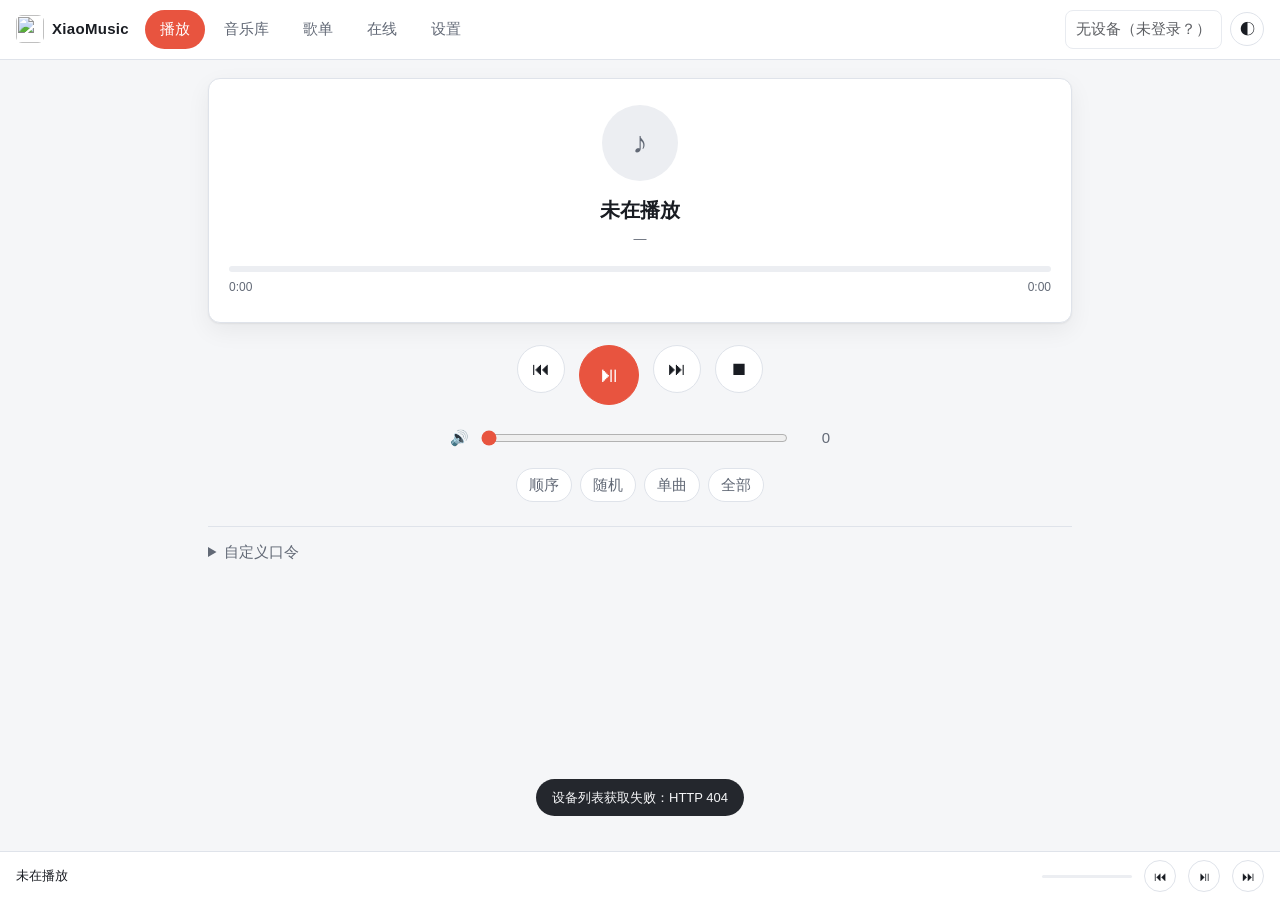
==== xiaomusic/static/app/index.html @ 826c5de0 "feat: HA 语音接入、接口清理与统一、前端重写 本项目由三家代码合并而成（XiaoMusic 主体 / MiAir Next 的 cast/ / xiaoai-ha-bridge），同一件事常被" ====
<!DOCTYPE html>
<html lang="zh-CN">

<head>
  <meta charset="UTF-8" />
  <meta name="viewport" content="width=device-width, initial-scale=1.0, viewport-fit=cover" />
  <meta name="theme-color" content="#12131a" />
  <title>XiaoMusic 控制台</title>
  <link rel="icon" href="/static/favicon.ico" />
  <link rel="manifest" href="/static/manifest.json" />
  <link rel="stylesheet" href="./app.css" />
</head>

<body>
  <header class="topbar">
    <div class="brand">
      <img src="/static/xiaoai.png" alt="" width="28" height="28" />
      <span>XiaoMusic</span>
    </div>

    <nav class="tabs" role="tablist">
      <button class="tab is-active" data-view="now" role="tab">播放</button>
      <button class="tab" data-view="library" role="tab">音乐库</button>
      <button class="tab" data-view="playlist" role="tab">歌单</button>
      <button class="tab" data-view="online" role="tab">在线</button>
      <button class="tab" data-view="setting" role="tab">设置</button>
    </nav>

    <div class="topbar-right">
      <label class="device-picker">
        <span class="sr-only">播放设备</span>
        <select id="device-select"></select>
      </label>
      <button class="icon-btn" id="theme-toggle" title="切换深浅色">◐</button>
    </div>
  </header>

  <main id="main">
    <!-- 播放 -->
    <section class="view is-active" id="view-now">
      <div class="now-card">
        <div class="now-cover" id="now-cover" aria-hidden="true">♪</div>
        <h2 class="now-title" id="now-title">未在播放</h2>
        <p class="now-sub" id="now-sub">—</p>
        <div class="progress">
          <div class="progress-bar" id="progress-bar"></div>
        </div>
        <div class="progress-time">
          <span id="pos-text">0:00</span>
          <span id="dur-text">0:00</span>
        </div>
      </div>

      <div class="transport">
        <button class="round" data-cmd="上一首" title="上一首">⏮</button>
        <button class="round round-lg" data-cmd="暂停播放" id="btn-toggle" title="播放/暂停">⏯</button>
        <button class="round" data-cmd="下一首" title="下一首">⏭</button>
        <button class="round" data-cmd="停止播放" title="停止">⏹</button>
      </div>

      <div class="volume-row">
        <span class="vol-icon" id="vol-icon">🔊</span>
        <input type="range" id="volume" min="0" max="100" step="1" value="0" />
        <span class="vol-value" id="vol-value">0</span>
      </div>

      <div class="mode-row" id="mode-row">
        <button class="chip" data-cmd="顺序播放">顺序</button>
        <button class="chip" data-cmd="随机播放">随机</button>
        <button class="chip" data-cmd="单曲循环">单曲</button>
        <button class="chip" data-cmd="全部循环">全部</button>
      </div>

      <details class="custom-cmd">
        <summary>自定义口令</summary>
        <div class="inline-form">
          <input type="text" id="cmd-input" placeholder="例如：播放歌曲 晴天" />
          <button class="btn" id="cmd-send">发送</button>
        </div>
      </details>
    </section>

    <!-- 音乐库 -->
    <section class="view" id="view-library">
      <div class="toolbar">
        <select id="lib-list-select"></select>
        <input type="search" id="lib-filter" placeholder="在列表中筛选…" />
        <span class="counter" id="lib-count"></span>
      </div>
      <ul class="list" id="lib-items"></ul>
      <button class="btn more" id="lib-more" hidden>加载更多</button>
    </section>

    <!-- 歌单 -->
    <section class="view" id="view-playlist">
      <div class="toolbar">
        <select id="pl-select"></select>
        <input type="text" id="pl-new-name" placeholder="新歌单名称" />
        <button class="btn" id="pl-add">新建</button>
        <button class="btn danger" id="pl-del">删除</button>
        <button class="btn" id="pl-rename">重命名</button>
      </div>
      <ul class="list" id="pl-items"></ul>
      <button class="btn more" id="pl-more" hidden>加载更多</button>
    </section>

    <!-- 在线 -->
    <section class="view" id="view-online">
      <div class="toolbar">
        <input type="search" id="online-keyword" placeholder="搜索在线音乐…" />
        <button class="btn" id="online-search">搜索</button>
      </div>
      <ul class="list" id="online-items"></ul>
      <p class="hint" id="online-hint">搜索后点击结果即可推送到音箱播放。</p>
    </section>

    <!-- 设置 -->
    <section class="view" id="view-setting">
      <div class="toolbar">
        <input type="search" id="setting-filter" placeholder="筛选设置项…" />
        <button class="btn" id="setting-save">保存修改</button>
        <button class="btn" id="setting-reload">重新加载</button>
        <span class="counter" id="setting-count"></span>
      </div>
      <div id="setting-form" class="setting-form"></div>
      <p class="hint">
        只提交被修改过的项。密码 / 令牌显示为 <code>******</code> 表示不修改。<br />
        相关工具：<a href="/static/ha.html" target="_blank" rel="noopener">HA 规则编辑页</a> ·
        <a href="/static/tools/merge/index.html" target="_blank" rel="noopener">歌单导出</a> ·
        <a href="/static/tools/m3u.html" target="_blank" rel="noopener">M3U 生成</a>
      </p>
    </section>
  </main>

  <!-- 迷你播放条：切到其它视图时仍可控制 -->
  <footer class="playbar" id="playbar">
    <span class="playbar-title" id="bar-title">未在播放</span>
    <div class="progress progress-thin"><div class="progress-bar" id="bar-progress"></div></div>
    <button class="round round-sm" data-cmd="上一首">⏮</button>
    <button class="round round-sm" data-cmd="暂停播放">⏯</button>
    <button class="round round-sm" data-cmd="下一首">⏭</button>
  </footer>

  <div id="toast" class="toast" role="status" aria-live="polite"></div>

  <script type="module" src="./app.js"></script>
</body>

</html>
---- xiaomusic/static/app/app.css ----
/* XiaoMusic 控制台样式
   无框架依赖：只用原生 CSS + 变量做深浅色，避免再引一份 jQuery/Bootstrap。 */

:root {
  color-scheme: light dark;

  --bg: #f5f6f8;
  --bg-elev: #ffffff;
  --bg-sunken: #eceef2;
  --fg: #191c22;
  --fg-dim: #626976;
  --line: #dfe3ea;
  --accent: #e8543f;
  --accent-fg: #ffffff;
  --danger: #c62828;
  --radius: 12px;
  --shadow: 0 1px 2px rgb(0 0 0 / 6%), 0 8px 24px rgb(0 0 0 / 6%);
}

@media (prefers-color-scheme: dark) {
  :root:not([data-theme="light"]) {
    --bg: #12131a;
    --bg-elev: #1b1d26;
    --bg-sunken: #0d0e14;
    --fg: #e8eaf0;
    --fg-dim: #9aa2b1;
    --line: #2a2e3a;
    --shadow: 0 1px 2px rgb(0 0 0 / 40%), 0 12px 32px rgb(0 0 0 / 35%);
  }
}

:root[data-theme="dark"] {
  --bg: #12131a;
  --bg-elev: #1b1d26;
  --bg-sunken: #0d0e14;
  --fg: #e8eaf0;
  --fg-dim: #9aa2b1;
  --line: #2a2e3a;
  --shadow: 0 1px 2px rgb(0 0 0 / 40%), 0 12px 32px rgb(0 0 0 / 35%);
}

* { box-sizing: border-box; }

html, body { height: 100%; }

body {
  margin: 0;
  background: var(--bg);
  color: var(--fg);
  font: 15px/1.5 -apple-system, BlinkMacSystemFont, "Segoe UI", "PingFang SC",
    "Hiragino Sans GB", "Microsoft YaHei", sans-serif;
  display: flex;
  flex-direction: column;
  /* 底部固定播放条留出空间 */
  padding-bottom: 64px;
  -webkit-text-size-adjust: 100%;
}

.sr-only {
  position: absolute; width: 1px; height: 1px;
  padding: 0; margin: -1px; overflow: hidden;
  clip: rect(0 0 0 0); white-space: nowrap; border: 0;
}

/* ---------- 顶栏 ---------- */

.topbar {
  display: flex;
  align-items: center;
  gap: 16px;
  padding: 10px 16px;
  background: var(--bg-elev);
  border-bottom: 1px solid var(--line);
  position: sticky;
  top: 0;
  z-index: 20;
  flex-wrap: wrap;
}

.brand {
  display: flex; align-items: center; gap: 8px;
  font-weight: 700; letter-spacing: .02em;
}
.brand img { border-radius: 6px; }

.tabs { display: flex; gap: 4px; flex: 1; flex-wrap: wrap; }

.tab {
  appearance: none;
  border: 1px solid transparent;
  background: transparent;
  color: var(--fg-dim);
  padding: 7px 14px;
  border-radius: 999px;
  font: inherit;
  cursor: pointer;
  transition: background-color .15s, color .15s;
}
.tab:hover { background: var(--bg-sunken); color: var(--fg); }
.tab.is-active { background: var(--accent); color: var(--accent-fg); }

.topbar-right { display: flex; align-items: center; gap: 8px; }

.device-picker select { max-width: 190px; }

.icon-btn {
  appearance: none;
  border: 1px solid var(--line);
  background: var(--bg-elev);
  color: var(--fg);
  width: 34px; height: 34px;
  border-radius: 50%;
  cursor: pointer;
  font-size: 15px;
}
.icon-btn:hover { background: var(--bg-sunken); }

/* ---------- 通用控件 ---------- */

input[type="text"], input[type="search"], input[type="number"], select {
  appearance: none;
  font: inherit;
  color: var(--fg);
  background: var(--bg-elev);
  border: 1px solid var(--line);
  border-radius: 8px;
  padding: 7px 10px;
  min-width: 0;
  max-width: 100%;
}
input:focus-visible, select:focus-visible, button:focus-visible {
  outline: 2px solid var(--accent);
  outline-offset: 1px;
}

input[type="range"] {
  flex: 1;
  accent-color: var(--accent);
  min-width: 0;
}

.btn {
  appearance: none;
  font: inherit;
  border: 1px solid var(--line);
  background: var(--bg-elev);
  color: var(--fg);
  padding: 7px 14px;
  border-radius: 8px;
  cursor: pointer;
}
.btn:hover { background: var(--bg-sunken); }
.btn.primary { background: var(--accent); border-color: var(--accent); color: var(--accent-fg); }
.btn.danger { color: var(--danger); border-color: color-mix(in srgb, var(--danger) 35%, var(--line)); }
.btn.more { width: 100%; margin-top: 8px; }

.chip {
  appearance: none;
  font: inherit;
  border: 1px solid var(--line);
  background: var(--bg-elev);
  color: var(--fg-dim);
  padding: 5px 12px;
  border-radius: 999px;
  cursor: pointer;
}
.chip:hover { color: var(--fg); }

/* ---------- 布局 ---------- */

main { flex: 1; padding: 18px; max-width: 900px; width: 100%; margin: 0 auto; }

.view { display: none; }
.view.is-active { display: block; }

.toolbar {
  display: flex;
  gap: 8px;
  align-items: center;
  margin-bottom: 12px;
  flex-wrap: wrap;
}
.toolbar select, .toolbar input { flex: 1 1 160px; }

.counter, .hint { color: var(--fg-dim); font-size: 13px; }
.hint { margin: 14px 0 0; }
.hint code {
  background: var(--bg-sunken);
  padding: 1px 5px;
  border-radius: 4px;
}

/* ---------- 播放视图 ---------- */

.now-card {
  background: var(--bg-elev);
  border: 1px solid var(--line);
  border-radius: var(--radius);
  box-shadow: var(--shadow);
  padding: 26px 20px;
  text-align: center;
}

.now-cover {
  width: 76px; height: 76px;
  margin: 0 auto 14px;
  border-radius: 50%;
  display: grid; place-items: center;
  font-size: 30px;
  background: var(--bg-sunken);
  color: var(--fg-dim);
}
.now-cover.is-playing { animation: spin 6s linear infinite; }
@keyframes spin { to { transform: rotate(360deg); } }

.now-title {
  margin: 0;
  font-size: 20px;
  font-weight: 650;
  overflow-wrap: anywhere;
}
.now-sub { margin: 4px 0 18px; color: var(--fg-dim); font-size: 13px; }

.progress {
  height: 6px;
  background: var(--bg-sunken);
  border-radius: 999px;
  overflow: hidden;
}
.progress-thin { height: 3px; flex: 0 0 90px; }
.progress-bar {
  height: 100%;
  width: 0;
  background: var(--accent);
  border-radius: inherit;
  transition: width .35s linear;
}

.progress-time {
  display: flex; justify-content: space-between;
  margin-top: 6px;
  font-size: 12px;
  color: var(--fg-dim);
  font-variant-numeric: tabular-nums;
}

.transport {
  display: flex;
  justify-content: center;
  gap: 14px;
  margin: 22px 0;
}

.round {
  appearance: none;
  border: 1px solid var(--line);
  background: var(--bg-elev);
  color: var(--fg);
  width: 48px; height: 48px;
  border-radius: 50%;
  font-size: 18px;
  cursor: pointer;
  display: grid; place-items: center;
}
.round:hover { background: var(--bg-sunken); }
.round-lg { width: 60px; height: 60px; font-size: 22px; background: var(--accent); border-color: var(--accent); color: var(--accent-fg); }
.round-sm { width: 32px; height: 32px; font-size: 13px; }

.volume-row {
  display: flex; align-items: center; gap: 10px;
  max-width: 380px; margin: 0 auto;
}
.vol-icon { cursor: pointer; user-select: none; }
.vol-value { width: 30px; text-align: right; font-variant-numeric: tabular-nums; color: var(--fg-dim); }

.mode-row { display: flex; gap: 8px; justify-content: center; margin-top: 18px; flex-wrap: wrap; }

.custom-cmd { margin-top: 24px; border-top: 1px solid var(--line); padding-top: 14px; }
.custom-cmd summary { cursor: pointer; color: var(--fg-dim); }

.inline-form { display: flex; gap: 8px; margin-top: 10px; }
.inline-form input { flex: 1; }

/* ---------- 列表 ---------- */

.list {
  list-style: none;
  margin: 0;
  padding: 0;
  background: var(--bg-elev);
  border: 1px solid var(--line);
  border-radius: var(--radius);
  overflow: hidden;
}
.list:empty::after {
  content: "暂无内容";
  display: block;
  padding: 28px;
  text-align: center;
  color: var(--fg-dim);
}

.list li {
  display: flex;
  align-items: center;
  gap: 10px;
  padding: 11px 14px;
  border-bottom: 1px solid var(--line);
  /* 长列表滚动性能：跳过视口外的渲染 */
  content-visibility: auto;
  contain-intrinsic-size: auto 46px;
}
.list li:last-child { border-bottom: 0; }
.list li.is-current { background: color-mix(in srgb, var(--accent) 10%, transparent); }

.list .title {
  flex: 1;
  overflow-wrap: anywhere;
  cursor: pointer;
}
.list .title:hover { color: var(--accent); }
.list .meta { color: var(--fg-dim); font-size: 12px; white-space: nowrap; }

.list .mini {
  appearance: none;
  border: 1px solid var(--line);
  background: transparent;
  color: var(--fg-dim);
  border-radius: 6px;
  padding: 3px 8px;
  font-size: 12px;
  cursor: pointer;
}
.list .mini:hover { color: var(--fg); background: var(--bg-sunken); }

/* ---------- 设置表单 ---------- */

.setting-form { display: grid; gap: 18px; }

.fieldset {
  background: var(--bg-elev);
  border: 1px solid var(--line);
  border-radius: var(--radius);
  padding: 14px 16px;
}
.fieldset > h3 {
  margin: 0 0 12px;
  font-size: 13px;
  font-weight: 650;
  text-transform: uppercase;
  letter-spacing: .06em;
  color: var(--fg-dim);
}

.field {
  display: grid;
  grid-template-columns: minmax(150px, 240px) 1fr;
  gap: 10px;
  align-items: center;
  padding: 6px 0;
}
.field > label { color: var(--fg-dim); font-size: 13px; overflow-wrap: anywhere; }
.field > .control { display: flex; align-items: center; gap: 8px; min-width: 0; }
.field input[type="checkbox"] { width: 18px; height: 18px; accent-color: var(--accent); }
.field.is-dirty > label { color: var(--accent); font-weight: 600; }

@media (max-width: 560px) {
  .field { grid-template-columns: 1fr; gap: 4px; }
  main { padding: 12px; }
  .topbar { gap: 8px; padding: 8px 12px; }
  .device-picker select { max-width: 120px; }
}

/* ---------- 底部播放条 ---------- */

.playbar {
  position: fixed;
  left: 0; right: 0; bottom: 0;
  display: flex;
  align-items: center;
  gap: 12px;
  padding: 8px 16px;
  padding-bottom: max(8px, env(safe-area-inset-bottom));
  background: var(--bg-elev);
  border-top: 1px solid var(--line);
  z-index: 30;
}
.playbar-title {
  flex: 1;
  overflow: hidden;
  text-overflow: ellipsis;
  white-space: nowrap;
  font-size: 13px;
}

/* ---------- 提示 ---------- */

.toast {
  position: fixed;
  left: 50%;
  bottom: 84px;
  transform: translate(-50%, 12px);
  background: var(--fg);
  color: var(--bg);
  padding: 9px 16px;
  border-radius: 999px;
  font-size: 13px;
  opacity: 0;
  pointer-events: none;
  transition: opacity .2s, transform .2s;
  z-index: 40;
  max-width: 80vw;
}
.toast.is-show { opacity: .95; transform: translate(-50%, 0); }
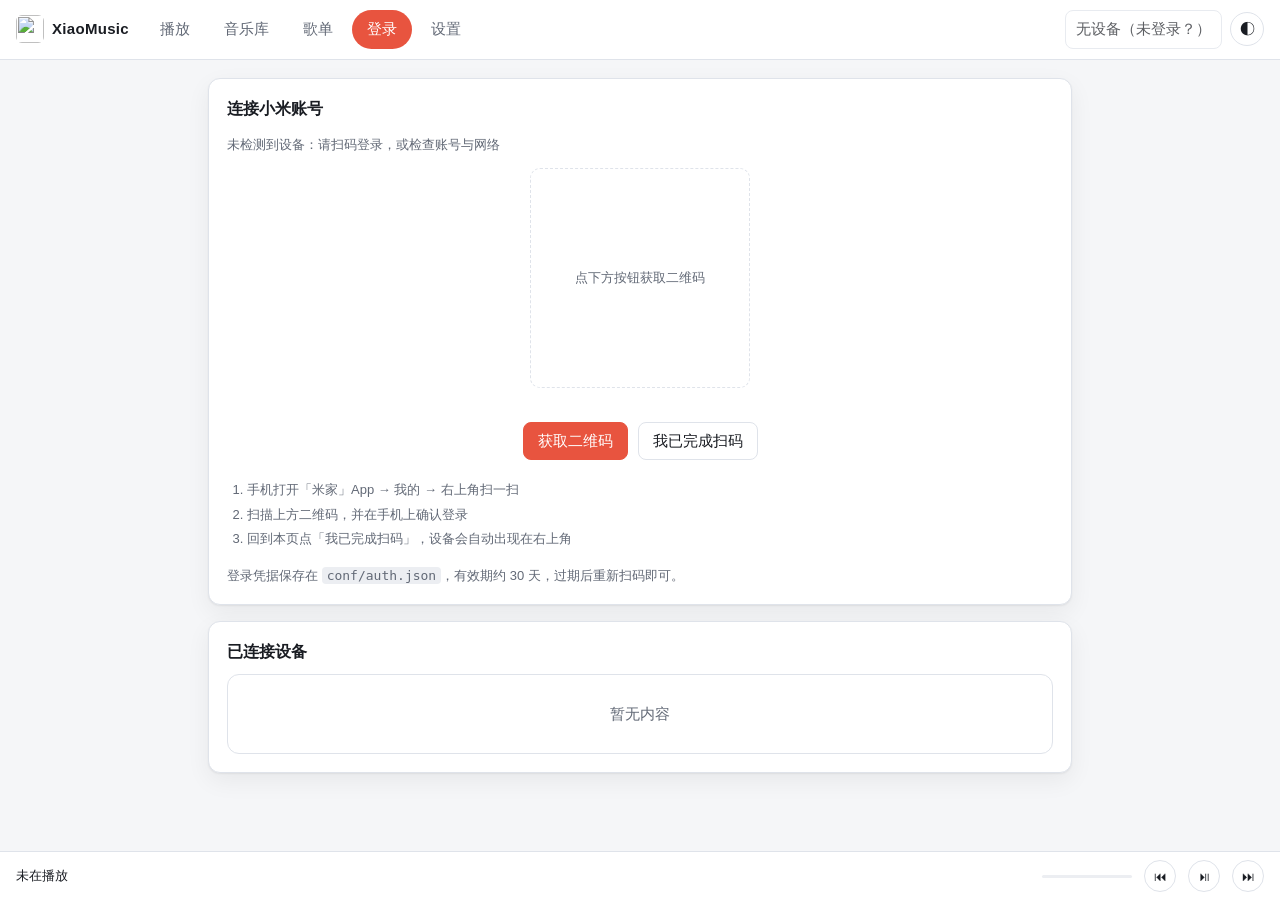
==== commit 59a66195: "feat(web): 恢复扫码登录面板，移除在线音乐视图 重写前端时把扫码登录弄丢了：原来的登录靠「按钮 + 二维码 + 倒计时」， 而新的设置页只是由 /api/system/setting 生成的" ====
--- a/xiaomusic/static/app/index.html
+++ b/xiaomusic/static/app/index.html
@@ -22,7 +22,7 @@
       <button class="tab is-active" data-view="now" role="tab">播放</button>
       <button class="tab" data-view="library" role="tab">音乐库</button>
       <button class="tab" data-view="playlist" role="tab">歌单</button>
-      <button class="tab" data-view="online" role="tab">在线</button>
+      <button class="tab" data-view="login" role="tab">登录</button>
       <button class="tab" data-view="setting" role="tab">设置</button>
     </nav>
 
@@ -104,14 +104,37 @@
       <button class="btn more" id="pl-more" hidden>加载更多</button>
     </section>
 
-    <!-- 在线 -->
-    <section class="view" id="view-online">
-      <div class="toolbar">
-        <input type="search" id="online-keyword" placeholder="搜索在线音乐…" />
-        <button class="btn" id="online-search">搜索</button>
+    <!-- 登录 -->
+    <section class="view" id="view-login">
+      <div class="panel">
+        <h2 class="panel-title">连接小米账号</h2>
+        <p class="hint" id="login-state">正在检查登录状态…</p>
+
+        <div class="qr-wrap">
+          <img id="qr-image" alt="扫码登录二维码" hidden />
+          <div class="qr-placeholder" id="qr-placeholder">点下方按钮获取二维码</div>
+        </div>
+        <p class="hint qr-status" id="qr-status"></p>
+
+        <div class="qr-actions">
+          <button class="btn primary" id="qr-fetch">获取二维码</button>
+          <button class="btn" id="qr-recheck">我已完成扫码</button>
+        </div>
+
+        <ol class="login-steps">
+          <li>手机打开「米家」App → 我的 → 右上角扫一扫</li>
+          <li>扫描上方二维码，并在手机上确认登录</li>
+          <li>回到本页点「我已完成扫码」，设备会自动出现在右上角</li>
+        </ol>
+        <p class="hint">
+          登录凭据保存在 <code>conf/auth.json</code>，有效期约 30 天，过期后重新扫码即可。
+        </p>
       </div>
-      <ul class="list" id="online-items"></ul>
-      <p class="hint" id="online-hint">搜索后点击结果即可推送到音箱播放。</p>
+
+      <div class="panel">
+        <h3 class="panel-title">已连接设备</h3>
+        <ul class="list" id="login-devices"></ul>
+      </div>
     </section>
 
     <!-- 设置 -->
--- a/xiaomusic/static/app/app.css
+++ b/xiaomusic/static/app/app.css
@@ -332,6 +332,55 @@
   cursor: pointer;
 }
 .list .mini:hover { color: var(--fg); background: var(--bg-sunken); }
+
+/* ---------- 面板（登录等独立区块） ---------- */
+
+.panel {
+  background: var(--bg-elev);
+  border: 1px solid var(--line);
+  border-radius: var(--radius);
+  box-shadow: var(--shadow);
+  padding: 18px;
+  margin-bottom: 16px;
+}
+.panel-title { margin: 0 0 10px; font-size: 16px; font-weight: 650; }
+
+.qr-wrap {
+  display: grid;
+  place-items: center;
+  min-height: 220px;
+  margin: 14px 0;
+}
+#qr-image {
+  width: 220px;
+  height: 220px;
+  image-rendering: pixelated; /* 二维码放大后边缘不糊，扫码更稳 */
+  background: #fff;
+  border-radius: 10px;
+  padding: 8px;
+}
+.qr-placeholder {
+  width: 220px;
+  height: 220px;
+  display: grid;
+  place-items: center;
+  text-align: center;
+  color: var(--fg-dim);
+  font-size: 13px;
+  border: 1px dashed var(--line);
+  border-radius: 10px;
+  padding: 16px;
+}
+.qr-status { text-align: center; min-height: 1.5em; }
+.qr-actions { display: flex; gap: 10px; justify-content: center; flex-wrap: wrap; }
+
+.login-steps {
+  margin: 18px 0 0;
+  padding-left: 20px;
+  color: var(--fg-dim);
+  font-size: 13px;
+  line-height: 1.9;
+}
 
 /* ---------- 设置表单 ---------- */
 
